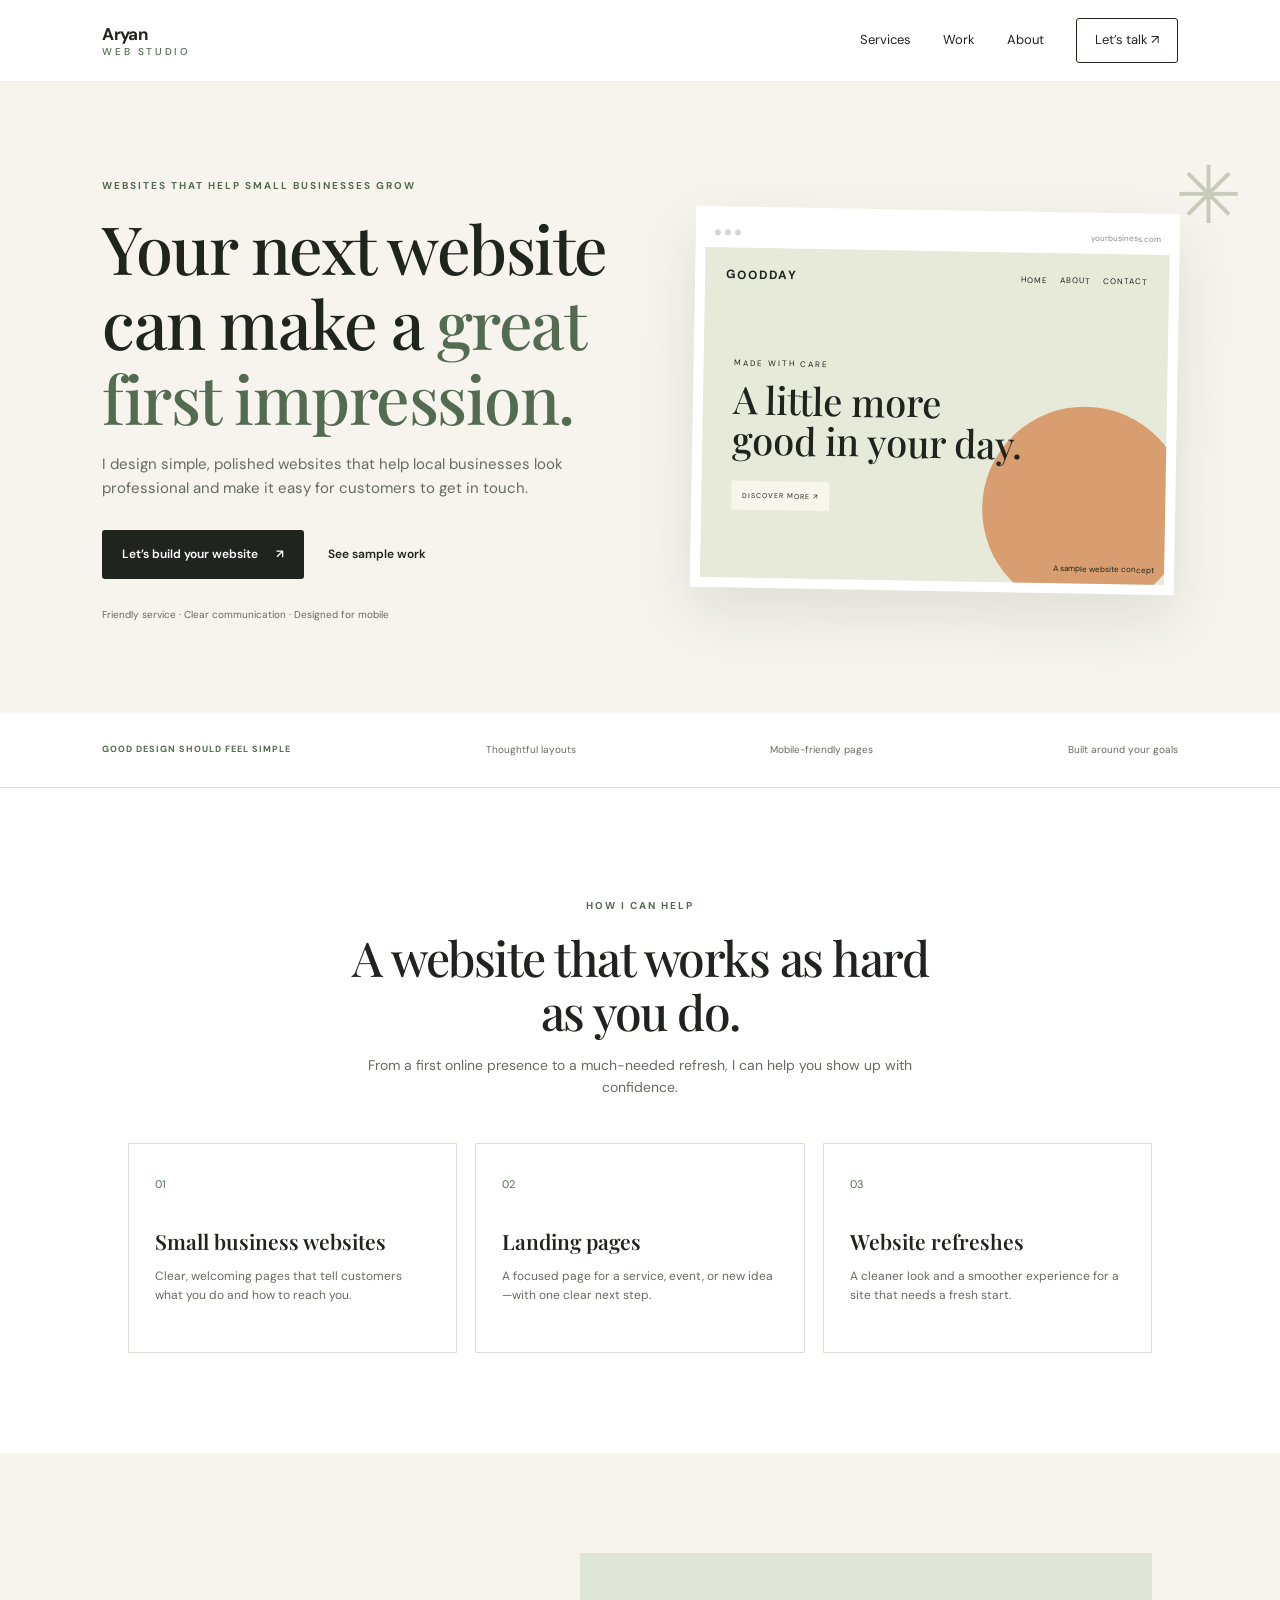
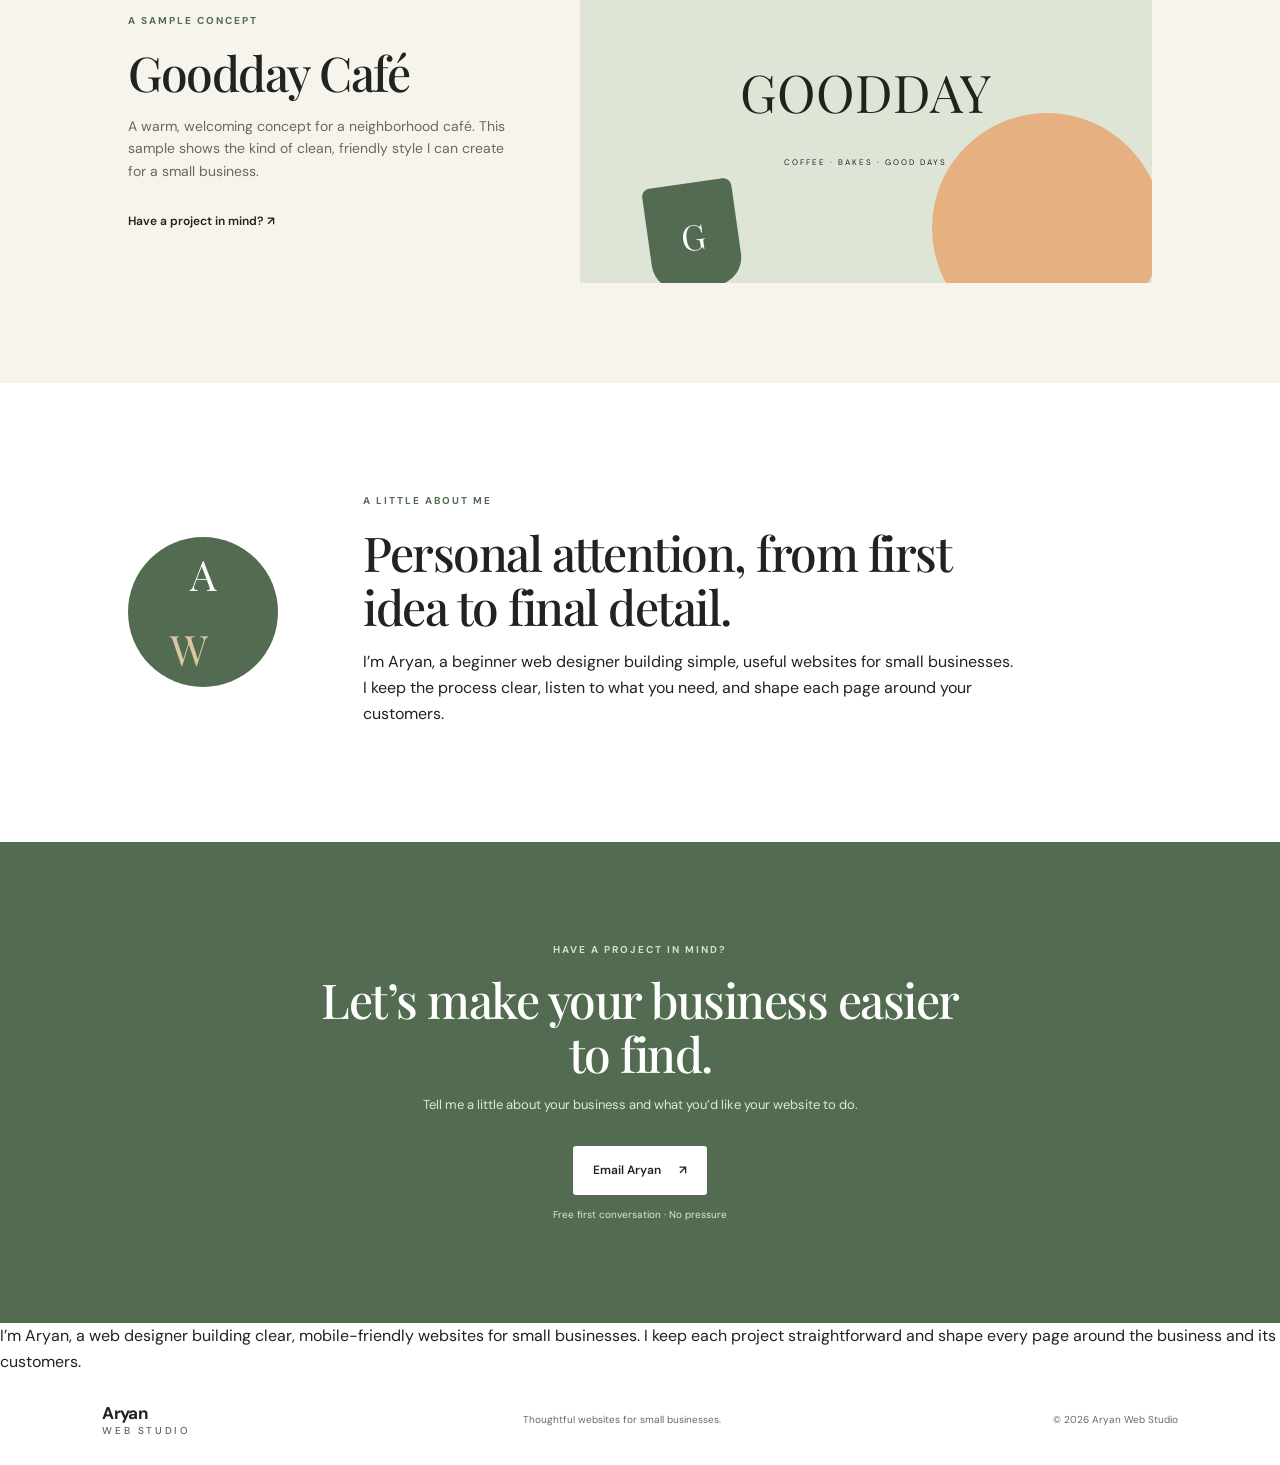
==== index.html @ 7bbbb75f "Add files via upload" ====
<!DOCTYPE html>
<html lang="en">
<head>
  <meta charset="UTF-8">
  <meta name="viewport" content="width=device-width, initial-scale=1.0">
  <meta name="description" content="Aryan Web Studio creates clean, mobile-friendly websites for small businesses.">
  <meta name="theme-color" content="#f4f4ed">
  <title>Aryan Web Studio | Websites for Small Businesses</title>
  <link rel="preconnect" href="https://fonts.googleapis.com">
  <link rel="preconnect" href="https://fonts.gstatic.com" crossorigin>
  <link href="https://fonts.googleapis.com/css2?family=DM+Sans:wght@400;500;600;700&family=Fraunces:opsz,wght@9..144,500;9..144,600;9..144,700&display=swap" rel="stylesheet">
  <link rel="stylesheet" href="style.css">
</head>
<body>
  <header class="site-header">
    <a class="logo" href="#home" aria-label="Aryan Web Studio home">Aryan<span>Web Studio</span></a>
    <nav aria-label="Main navigation">
      <a href="#services">Services</a>
      <a href="#work">Work</a>
      <a href="#about">About</a>
      <a class="nav-cta" href="#contact">Let’s talk <span aria-hidden="true">↗</span></a>
    </nav>
  </header>

  <main>
    <section class="hero" id="home">
      <div class="hero-copy">
        <p class="eyebrow">WEBSITES THAT HELP SMALL BUSINESSES GROW</p>
        <h1>Your next website can make a <span>great first impression.</span></h1>
        <p class="intro">
          I design simple, polished websites that help local businesses look professional
          and make it easy for customers to get in touch.
        </p>
        <div class="hero-actions">
          <a class="button button-dark" href="#contact">Let’s build your website <span aria-hidden="true">↗</span></a>
          <a class="text-link" href="#work">See sample work</a>
        </div>
        <p class="small-note">Friendly service <span>·</span> Clear communication <span>·</span> Designed for mobile</p>
      </div>

      <div class="hero-card" aria-label="Sample website design preview">
        <div class="browser-bar">
          <div class="browser-dots" aria-hidden="true"><i></i><i></i><i></i></div>
          <span>yourbusiness.com</span>
        </div>
        <div class="mock-site">
          <div class="mock-nav"><strong>GOODDAY</strong><span>HOME　 ABOUT　 CONTACT</span></div>
          <div class="mock-content">
            <p>MADE WITH CARE</p>
            <h2>A little more<br>good in your day.</h2>
            <span class="mock-button">DISCOVER MORE <span aria-hidden="true">↗</span></span>
          </div>
          <div class="mock-sun" aria-hidden="true"></div>
          <div class="mock-caption">A sample website concept</div>
        </div>
      </div>
      <div class="hero-decoration" aria-hidden="true">✳</div>
    </section>

    <section class="trust-strip" aria-label="Design principles">
      <span class="trust-lead">GOOD DESIGN SHOULD FEEL SIMPLE</span>
      <span>Thoughtful layouts</span>
      <span>Mobile-friendly pages</span>
      <span>Built around your goals</span>
    </section>

    <section class="section services" id="services">
      <div class="section-heading">
        <p class="eyebrow">HOW I CAN HELP</p>
        <h2>A website that works as hard as you do.</h2>
        <p>From a first online presence to a much-needed refresh, I can help you show up with confidence.</p>
      </div>
      <div class="service-grid">
        <article class="service-card">
          <span class="card-number">01</span>
          <h3>Small business websites</h3>
          <p>Clear, welcoming pages that tell customers what you do and how to reach you.</p>
        </article>
        <article class="service-card">
          <span class="card-number">02</span>
          <h3>Landing pages</h3>
          <p>A focused page for a service, event, or new idea—with one clear next step.</p>
        </article>
        <article class="service-card">
          <span class="card-number">03</span>
          <h3>Website refreshes</h3>
          <p>A cleaner look and a smoother experience for a site that needs a fresh start.</p>
        </article>
      </div>
    </section>

    <section class="section work" id="work">
      <div class="work-copy">
        <p class="eyebrow">A SAMPLE CONCEPT</p>
        <h2>Goodday Café</h2>
        <p>A warm, welcoming concept for a neighborhood café. This sample shows the kind of clean, friendly style I can create for a small business.</p>
        <a class="text-link" href="#contact">Have a project in mind? <span aria-hidden="true">↗</span></a>
      </div>
      <div class="work-art" role="img" aria-label="Sunlit neighborhood cafe interior">
        <div class="work-sun" aria-hidden="true"></div>
        <div class="work-label">GOODDAY<br><small>COFFEE · BAKES · GOOD DAYS</small></div>
        <div class="work-cup" aria-hidden="true">G</div>
      </div>
    </section>

    <section class="section about" id="about">
      <div class="about-mark" aria-hidden="true">A<span>W</span></div>
      <div class="about-copy">
        <p class="eyebrow">A LITTLE ABOUT ME</p>
        <h2>Personal attention, from first idea to final detail.</h2>
        <pI’m Aryan, a web designer building clear, mobile-friendly websites for small businesses. I keep each project straightforward and shape every page around the business and its customerss>I’m Aryan, a beginner web designer building simple, useful websites for small businesses. I keep the process clear, listen to what you need, and shape each page around your customers.</p>
      </div>
    </section>

    <section class="contact" id="contact">
      <p class="eyebrow">HAVE A PROJECT IN MIND?</p>
      <h2>Let’s make your business easier to find.</h2>
      <p>Tell me a little about your business and what you’d like your website to do.</p>
      <!-- Replace hello@example.com with your own email address`` before sharing the site. -->
      <a class="button button-light" href="mailto:i.m.arrayan1@gmail.com?subject=Website%20project">Email Aryan <span aria-hidden="true">↗</span></a>
      <p class="contact-note">Free first conversation <span>·</span> No pressure</p>
    </section>
  </main>I’m Aryan, a web designer building clear, mobile-friendly websites for small businesses. I keep each project straightforward and shape every page around the business and its customers.

  <footer>
    <a class="logo" href="#home" aria-label="Aryan Web Studio home">Aryan<span>Web Studio</span></a>
    <p>Thoughtful websites for small businesses.</p>
    <p>© 2026 Aryan Web Studio</p>
  </footer>
</body>
</html>
---- style.css ----
@import url('https://fonts.googleapis.com/css2?family=DM+Sans:wght@400;500;600;700&family=Playfair+Display:wght@500;600;700&display=swap');

:root {
  --ink: #20241f;
  --muted: #666b62;
  --cream: #f6f4ed;
  --green: #536b50;
  --line: #deded4;
  --serif: 'Playfair Display', Georgia, serif;
  --sans: 'DM Sans', Arial, sans-serif;
}

* {
  box-sizing: border-box;
}

html {
  scroll-behavior: smooth;
}

body {
  margin: 0;
  color: var(--ink);
  background: #fff;
  font-family: var(--sans);
  line-height: 1.6;
}

a {
  color: inherit;
  text-decoration: none;
}

.site-header {
  height: 82px;
  padding: 0 8%;
  display: flex;
  align-items: center;
  justify-content: space-between;
  border-bottom: 1px solid #eeeeea;
}

.logo {
  font-weight: 700;
  font-size: 17px;
  letter-spacing: -0.7px;
}

.logo span {
  display: block;
  margin-top: -5px;
  color: var(--green);
  font-size: 10px;
  font-weight: 500;
  letter-spacing: 2.6px;
  text-transform: uppercase;
}

nav {
  display: flex;
  align-items: center;
  gap: 32px;
  font-size: 13px;
}

nav a:not(.nav-cta),
.text-link {
  transition: color 0.2s ease;
}

nav a:hover,
.text-link:hover {
  color: var(--green);
}

.nav-cta {
  padding: 11px 18px;
  border: 1px solid var(--ink);
  border-radius: 3px;
}

.hero {
  position: relative;
  min-height: 620px;
  padding: 86px 8% 80px;
  display: grid;
  grid-template-columns: 1.05fr 0.95fr;
  align-items: center;
  gap: 56px;
  overflow: hidden;
  background: var(--cream);
}

.hero-copy {
  position: relative;
  z-index: 1;
  max-width: 570px;
}

.eyebrow {
  color: var(--green);
  font-size: 10px;
  font-weight: 700;
  letter-spacing: 2px;
}

.hero h1,
.section h2,
.contact h2 {
  margin: 16px 0;
  font-family: var(--serif);
  font-weight: 500;
  letter-spacing: -1.5px;
  line-height: 1.13;
}

.hero h1 {
  max-width: 620px;
  font-size: clamp(44px, 5.2vw, 70px);
}

.hero h1 span {
  color: var(--green);
}

.intro {
  max-width: 480px;
  color: var(--muted);
  font-size: 15px;
}

.hero-actions {
  margin-top: 30px;
  display: flex;
  align-items: center;
  gap: 24px;
}

.button {
  min-height: 49px;
  padding: 0 20px;
  display: inline-flex;
  align-items: center;
  justify-content: center;
  gap: 18px;
  border-radius: 3px;
  font-size: 12px;
  font-weight: 600;
  transition: transform 0.2s ease, background 0.2s ease;
}

.button:hover {
  transform: translateY(-2px);
}

.button-dark {
  color: #fff;
  background: var(--ink);
}

.button-dark:hover {
  background: var(--green);
}

.text-link {
  font-size: 12px;
  font-weight: 600;
}

.small-note {
  margin-top: 28px;
  color: var(--muted);
  font-size: 10px;
}

.hero-card {
  position: relative;
  z-index: 1;
  max-width: 490px;
  width: 100%;
  justify-self: end;
  padding: 10px;
  background: #fff;
  box-shadow: 0 24px 60px #2835261c;
  transform: rotate(1deg);
}

.browser-bar {
  height: 31px;
  display: flex;
  align-items: center;
  justify-content: space-between;
  padding: 0 9px;
  color: #8b8d84;
  font-size: 8px;
}

.browser-dots {
  display: flex;
  gap: 4px;
}

.browser-dots i {
  width: 6px;
  height: 6px;
  border-radius: 50%;
  background: #d7d7d0;
}

.mock-site {
  position: relative;
  min-height: 330px;
  overflow: hidden;
  background: #e7e9d9;
}

.mock-nav {
  position: relative;
  z-index: 1;
  padding: 18px 21px;
  display: flex;
  align-items: center;
  justify-content: space-between;
  font-size: 8px;
  letter-spacing: 1px;
}

.mock-nav strong {
  font-size: 12px;
  letter-spacing: 2px;
}

.mock-content {
  position: relative;
  z-index: 2;
  padding: 46px 30px;
}

.mock-content p {
  font-size: 8px;
  letter-spacing: 2px;
}

.mock-content h2 {
  margin: 10px 0 20px;
  font-family: var(--serif);
  font-size: 38px;
  font-weight: 500;
  line-height: 1.05;
}

.mock-button {
  padding: 9px 11px;
  display: inline-block;
  background: #f7f5ec;
  font-size: 7px;
  letter-spacing: 1px;
}

.mock-sun,
.work-sun {
  position: absolute;
  width: 205px;
  height: 205px;
  right: -22px;
  bottom: -28px;
  border-radius: 50%;
  background: #d89e70;
}

.mock-caption {
  position: absolute;
  right: 10px;
  bottom: 8px;
  z-index: 2;
  font-size: 8px;
}

.hero-decoration {
  position: absolute;
  right: 3%;
  top: 8%;
  color: #c8cbb9;
  font-size: 80px;
}

.trust-strip {
  min-height: 75px;
  padding: 18px 8%;
  display: flex;
  align-items: center;
  justify-content: space-between;
  gap: 20px;
  border-bottom: 1px solid var(--line);
  color: var(--muted);
  font-size: 10px;
}

.trust-strip span:first-child {
  color: var(--green);
  font-size: 9px;
  font-weight: 700;
  letter-spacing: 1px;
}

.section {
  padding: 100px 10%;
}

.section-heading {
  max-width: 590px;
  margin: 0 auto 44px;
  text-align: center;
}

.section h2,
.contact h2 {
  font-size: clamp(34px, 4vw, 48px);
}

.section-heading > p:last-child,
.work-copy > p:not(.eyebrow),
.about > div > p:last-child {
  color: var(--muted);
  font-size: 14px;
}

.service-grid {
  display: grid;
  grid-template-columns: repeat(3, 1fr);
  gap: 18px;
}

.service-card {
  min-height: 210px;
  padding: 26px;
  border: 1px solid var(--line);
}

.card-number {
  color: var(--green);
  font-size: 11px;
}

.service-card h3 {
  margin: 30px 0 8px;
  font-family: var(--serif);
  font-size: 21px;
  font-weight: 600;
}

.service-card p {
  margin: 0;
  color: var(--muted);
  font-size: 12px;
}

.work {
  display: grid;
  grid-template-columns: 0.8fr 1.2fr;
  align-items: center;
  gap: 70px;
  background: var(--cream);
}

.work-copy {
  max-width: 390px;
}

.work-copy .text-link {
  display: inline-block;
  margin-top: 16px;
}

.work-art {
  position: relative;
  min-height: 330px;
  display: flex;
  align-items: center;
  justify-content: center;
  overflow: hidden;
  background: #dfe5d6;
}

.work-sun {
  width: 230px;
  height: 230px;
  right: -10px;
  bottom: -60px;
  background: #e6b080;
}

.work-label {
  position: relative;
  z-index: 1;
  font-family: var(--serif);
  font-size: 52px;
  line-height: 1;
  text-align: center;
}

.work-label small {
  font-family: var(--sans);
  font-size: 8px;
  letter-spacing: 2px;
}

.work-cup {
  position: absolute;
  left: 12%;
  bottom: -5px;
  width: 90px;
  height: 105px;
  display: grid;
  place-items: center;
  border-radius: 8px 8px 28px 28px;
  color: #fff;
  background: #536b50;
  font-family: var(--serif);
  font-size: 35px;
  transform: rotate(-8deg);
}

.about {
  display: grid;
  grid-template-columns: 180px 1fr;
  align-items: center;
  gap: 55px;
}

.about > div:last-child {
  max-width: 650px;
}

.about-mark {
  width: 150px;
  height: 150px;
  display: grid;
  place-items: center;
  border-radius: 50%;
  color: #fff;
  background: var(--green);
  font-family: var(--serif);
  font-size: 42px;
}

.about-mark span {
  margin-left: -28px;
  color: #d9c7a3;
}

.contact {
  padding: 90px 20px;
  color: #fff;
  background: var(--green);
  text-align: center;
}

.contact .eyebrow {
  color: #d6dfcb;
}

.contact h2 {
  max-width: 650px;
  margin: 14px auto;
}

.contact > p:not(.eyebrow) {
  color: #e0e6dc;
  font-size: 13px;
}

.button-light {
  margin-top: 18px;
  color: var(--ink);
  background: #fff;
}

.button-light:hover {
  background: #e9eadf;
}

.contact-note {
  margin-top: 12px;
  font-size: 10px !important;
}

footer {
  min-height: 90px;
  padding: 20px 8%;
  display: flex;
  align-items: center;
  justify-content: space-between;
  gap: 20px;
}

footer p {
  color: var(--muted);
  font-size: 10px;
}

@media (max-width: 800px) {
  .site-header {
    padding: 0 5%;
  }

  nav {
    gap: 16px;
  }

  .hero {
    padding: 65px 6%;
    grid-template-columns: 1fr;
    gap: 42px;
  }

  .hero-card {
    justify-self: center;
  }

  .trust-strip {
    padding: 20px 6%;
    flex-wrap: wrap;
  }

  .section {
    padding: 75px 6%;
  }

  .work {
    grid-template-columns: 1fr;
    gap: 35px;
  }
}

@media (max-width: 560px) {
  .site-header {
    height: auto;
    min-height: 75px;
    align-items: flex-start;
    padding-top: 17px;
    padding-bottom: 15px;
    gap: 15px;
  }

  nav {
    justify-content: flex-end;
    flex-wrap: wrap;
    gap: 10px 14px;
    font-size: 11px;
  }

  .nav-cta {
    padding: 6px 10px;
  }

  .hero {
    padding-top: 55px;
  }

  .hero-actions {
    align-items: flex-start;
    flex-direction: column;
    gap: 17px;
  }

  .mock-site {
    min-height: 280px;
  }

  .mock-content {
    padding: 38px 20px;
  }

  .mock-content h2 {
    font-size: 32px;
  }

  .service-grid {
    grid-template-columns: 1fr;
  }

  .service-card {
    min-height: 180px;
  }

  .about {
    grid-template-columns: 1fr;
    gap: 30px;
  }

  .about-mark {
    width: 110px;
    height: 110px;
    font-size: 34px;
  }

  footer {
    padding: 25px 6%;
    align-items: flex-start;
    flex-direction: column;
    gap: 8px;
  }

  footer p {
    margin: 0;
  }
}
@media (max-width: 560px) {
  .hero-decoration {
    display: none;
  }
}
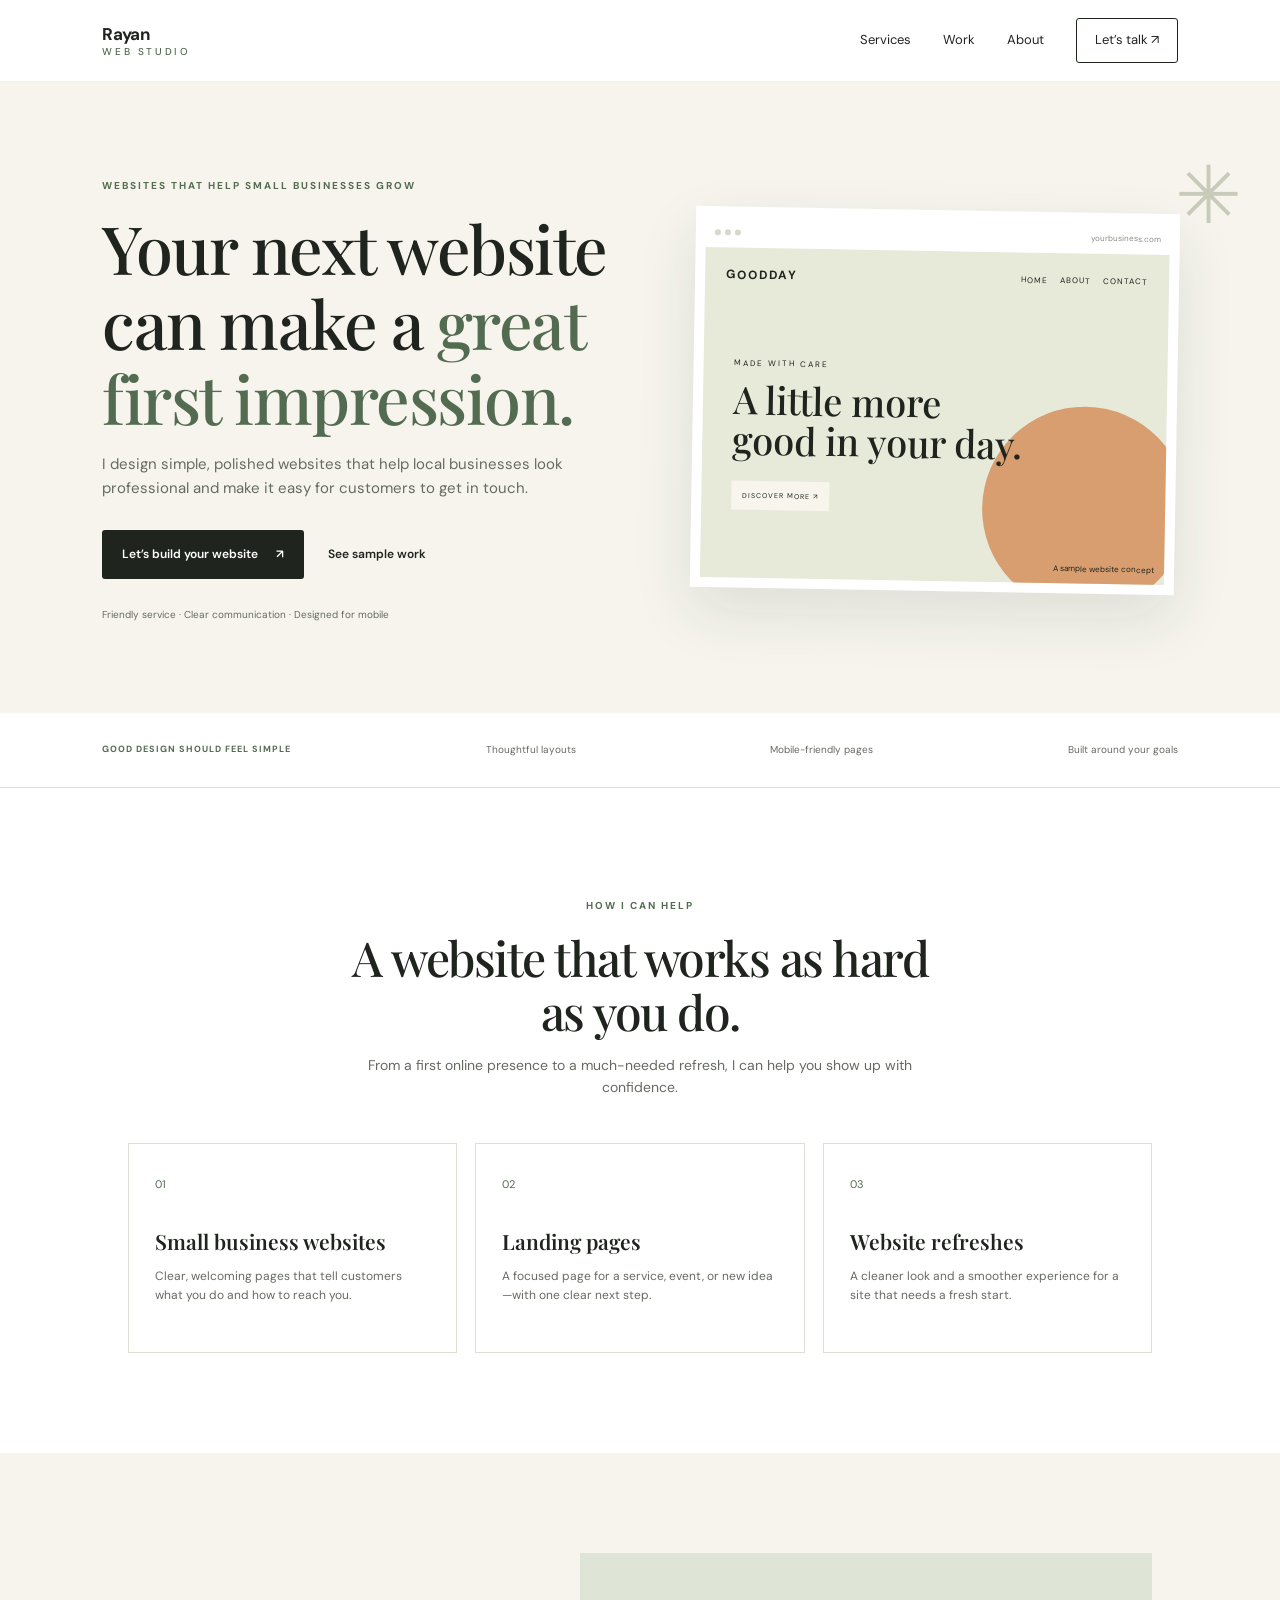
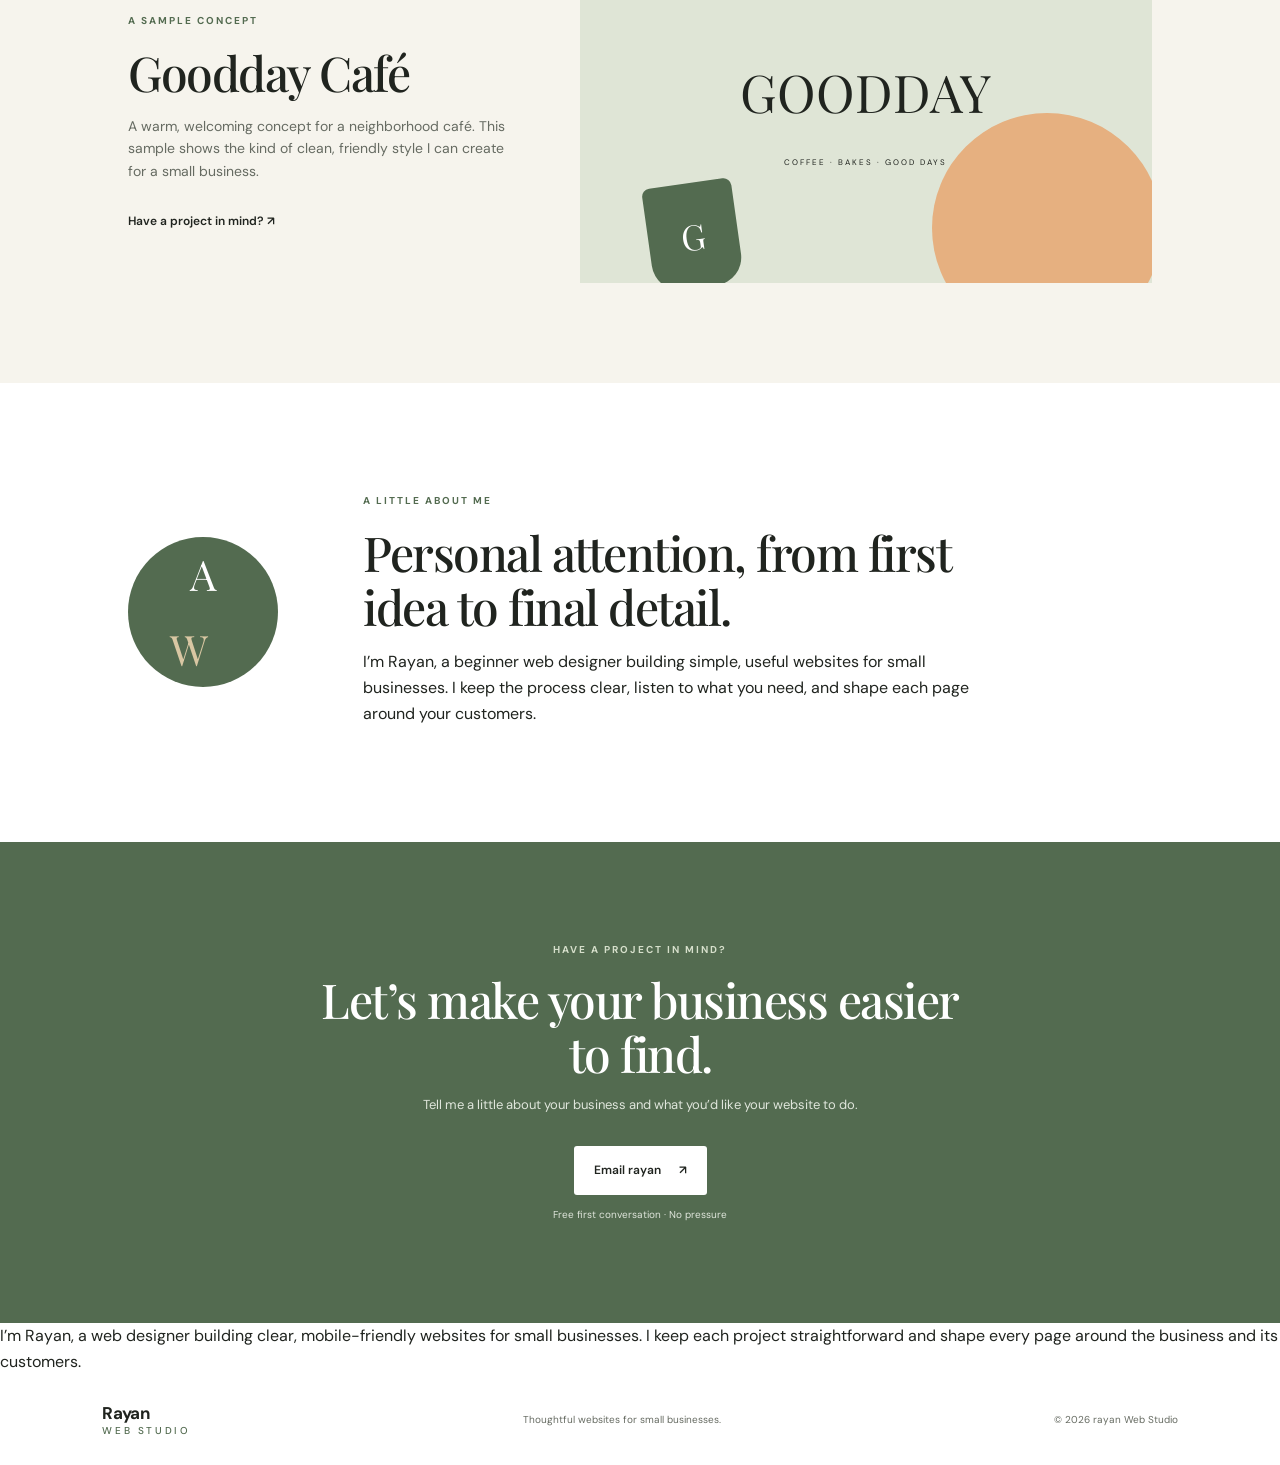
==== commit 2338f0ae: "Add files via upload" ====
--- a/index.html
+++ b/index.html
@@ -3,9 +3,9 @@
 <head>
   <meta charset="UTF-8">
   <meta name="viewport" content="width=device-width, initial-scale=1.0">
-  <meta name="description" content="Aryan Web Studio creates clean, mobile-friendly websites for small businesses.">
+  <meta name="description" content="Rayan Web Studio creates clean, mobile-friendly websites for small businesses.">
   <meta name="theme-color" content="#f4f4ed">
-  <title>Aryan Web Studio | Websites for Small Businesses</title>
+  <title>Rayan Web Studio | Websites for Small Businesses</title>
   <link rel="preconnect" href="https://fonts.googleapis.com">
   <link rel="preconnect" href="https://fonts.gstatic.com" crossorigin>
   <link href="https://fonts.googleapis.com/css2?family=DM+Sans:wght@400;500;600;700&family=Fraunces:opsz,wght@9..144,500;9..144,600;9..144,700&display=swap" rel="stylesheet">
@@ -13,7 +13,7 @@
 </head>
 <body>
   <header class="site-header">
-    <a class="logo" href="#home" aria-label="Aryan Web Studio home">Aryan<span>Web Studio</span></a>
+    <a class="logo" href="#home" aria-label="Rayan Web Studio home">Rayan<span>Web Studio</span></a>
     <nav aria-label="Main navigation">
       <a href="#services">Services</a>
       <a href="#work">Work</a>
@@ -108,7 +108,7 @@
       <div class="about-copy">
         <p class="eyebrow">A LITTLE ABOUT ME</p>
         <h2>Personal attention, from first idea to final detail.</h2>
-        <pI’m Aryan, a web designer building clear, mobile-friendly websites for small businesses. I keep each project straightforward and shape every page around the business and its customerss>I’m Aryan, a beginner web designer building simple, useful websites for small businesses. I keep the process clear, listen to what you need, and shape each page around your customers.</p>
+        <pI’m rayan, a web designer building clear, mobile-friendly websites for small businesses. I keep each project straightforward and shape every page around the business and its customerss>I’m Rayan, a beginner web designer building simple, useful websites for small businesses. I keep the process clear, listen to what you need, and shape each page around your customers.</p>
       </div>
     </section>
 
@@ -117,15 +117,15 @@
       <h2>Let’s make your business easier to find.</h2>
       <p>Tell me a little about your business and what you’d like your website to do.</p>
       <!-- Replace hello@example.com with your own email address`` before sharing the site. -->
-      <a class="button button-light" href="mailto:i.m.arrayan1@gmail.com?subject=Website%20project">Email Aryan <span aria-hidden="true">↗</span></a>
+      <a class="button button-light" href="mailto:i.m.arrayan1@gmail.com?subject=Website%20project">Email rayan <span aria-hidden="true">↗</span></a>
       <p class="contact-note">Free first conversation <span>·</span> No pressure</p>
     </section>
-  </main>I’m Aryan, a web designer building clear, mobile-friendly websites for small businesses. I keep each project straightforward and shape every page around the business and its customers.
+  </main>I’m Rayan, a web designer building clear, mobile-friendly websites for small businesses. I keep each project straightforward and shape every page around the business and its customers.
 
   <footer>
-    <a class="logo" href="#home" aria-label="Aryan Web Studio home">Aryan<span>Web Studio</span></a>
+    <a class="logo" href="#home" aria-label="Rayan Web Studio home">Rayan<span>Web Studio</span></a>
     <p>Thoughtful websites for small businesses.</p>
-    <p>© 2026 Aryan Web Studio</p>
+    <p>© 2026 rayan Web Studio</p>
   </footer>
 </body>
 </html>
